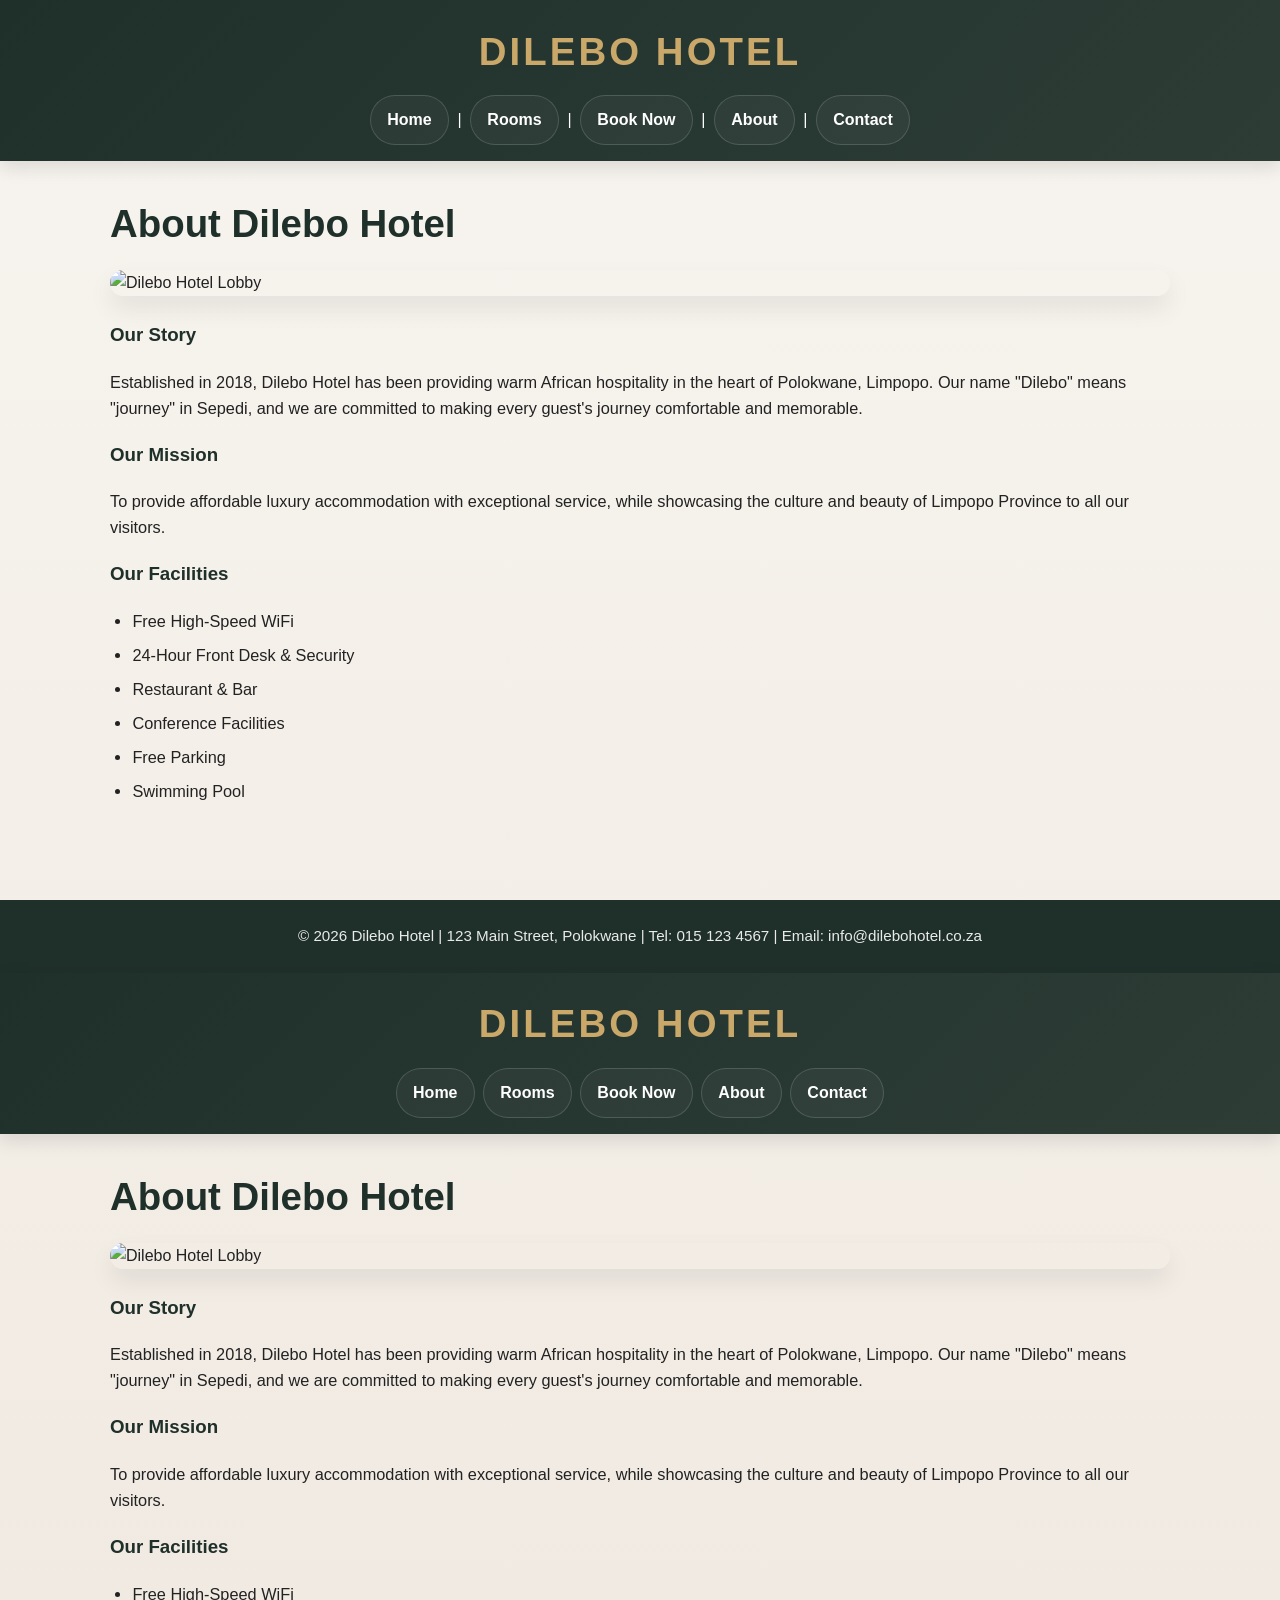
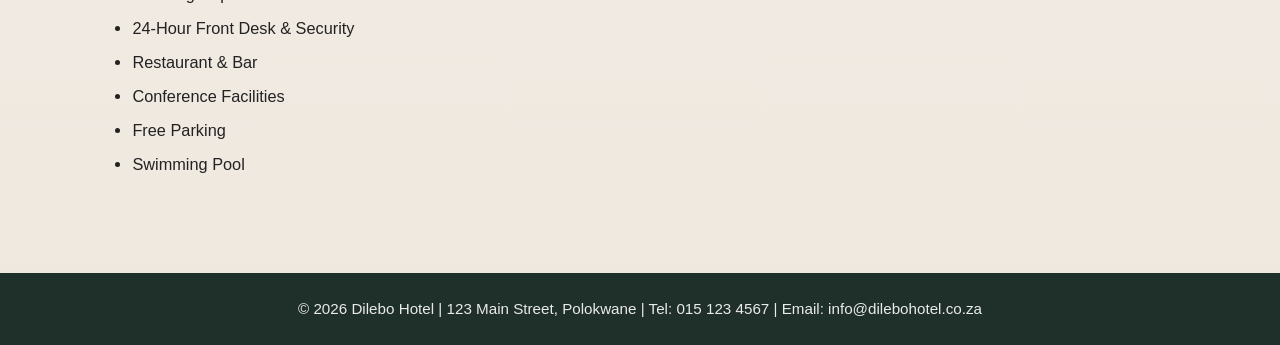
==== DILEBO-HOTEL-WEBSITES/about.html @ 87cf0d74 "Initial website upload" ====
<!DOCTYPE html>
<html lang="en">
<head>
    <meta charset="UTF-8">
    <meta name="viewport" content="width=device-width, initial-scale=1.0">
    <title>About Us - Dilebo Hotel</title>
    <link rel="stylesheet" href="style.css">
</head>
<body>
    <header>
        <h1>Dilebo Hotel</h1>
        <nav>
            <a href="index.html">Home</a> | 
            <a href="rooms.html">Rooms</a> | 
            <a href="bookings.html">Book Now</a> | 
            <a href="about.html">About</a> | 
            <a href="contact.html">Contact</a>
        </nav>
    </header>

    <main>
        <h2>About Dilebo Hotel</h2>
        <img src="images/lobby.jpg" alt="Dilebo Hotel Lobby" width="100%">
        
        <h3>Our Story</h3>
        <p>Established in 2018, Dilebo Hotel has been providing warm African hospitality in the heart of Polokwane, Limpopo. Our name "Dilebo" means "journey" in Sepedi, and we are committed to making every guest's journey comfortable and memorable.</p>

        <h3>Our Mission</h3>
        <p>To provide affordable luxury accommodation with exceptional service, while showcasing the culture and beauty of Limpopo Province to all our visitors.</p>

        <h3>Our Facilities</h3>
        <ul>
            <li>Free High-Speed WiFi</li>
            <li>24-Hour Front Desk & Security</li>
            <li>Restaurant & Bar</li>
            <li>Conference Facilities</li>
            <li>Free Parking</li>
            <li>Swimming Pool</li>
        </ul>
    </main>

    <footer>
        <p>© 2026 Dilebo Hotel | 123 Main Street, Polokwane | Tel: 015 123 4567 | Email: info@dilebohotel.co.za</p>
    </footer>
</body>
</html>
<!DOCTYPE html>
<html lang="en">
<head>
    <!-- Defines the character encoding used by the webpage -->
    <meta charset="UTF-8">

    <!-- Makes the website responsive on different devices -->
    <meta name="viewport" content="width=device-width, initial-scale=1.0">

    <!-- Sets the title displayed in the browser tab -->
    <title>About Us - Dilebo Hotel</title>

    <!-- Links this page to the external CSS stylesheet -->
    <link rel="stylesheet" href="style.css">
</head>
<body>
    <!-- Header containing the hotel name and navigation menu -->
    <header>
        <h1>Dilebo Hotel</h1>

        <!-- Navigation links to the other website pages -->
        <nav aria-label="Main navigation">
            <a href="index.html">Home</a>
            <a href="rooms.html">Rooms</a>
            <a href="bookings.html">Book Now</a>
            <a href="about.html">About</a>
            <a href="contact.html">Contact</a>
        </nav>
    </header>

    <!-- Main section containing information about the hotel -->
    <main>
        <!-- Main heading for the About page -->
        <h2>About Dilebo Hotel</h2>

        <!-- Displays an image of the hotel lobby -->
        <img src="images/lobby.jpg" alt="Dilebo Hotel Lobby" width="100%">

        <!-- Explains the history and meaning behind the hotel -->
        <h3>Our Story</h3>
        <p>
            Established in 2018, Dilebo Hotel has been providing warm African
            hospitality in the heart of Polokwane, Limpopo. Our name "Dilebo"
            means "journey" in Sepedi, and we are committed to making every
            guest's journey comfortable and memorable.
        </p>

        <!-- Describes the hotel's purpose and goals -->
        <h3>Our Mission</h3>
        <p>
            To provide affordable luxury accommodation with exceptional
            service, while showcasing the culture and beauty of Limpopo
            Province to all our visitors.
        </p>

        <!-- Lists the facilities and services available to guests -->
        <h3>Our Facilities</h3>
        <ul>
            <li>Free High-Speed WiFi</li>
            <li>24-Hour Front Desk & Security</li>
            <li>Restaurant & Bar</li>
            <li>Conference Facilities</li>
            <li>Free Parking</li>
            <li>Swimming Pool</li>
        </ul>
    </main>

    <!-- Footer containing copyright and contact information -->
    <footer>
        <p>
            © 2026 Dilebo Hotel | 123 Main Street, Polokwane |
            Tel: 015 123 4567 | Email: info@dilebohotel.co.za
        </p>
    </footer>
</body>
</html>
---- DILEBO-HOTEL-WEBSITES/style.css ----
:root {
    --bg: #f6f1ea;
    --panel: #fffdf9;
    --primary: #1f2f2a;
    --secondary: #8a6b3d;
    --accent: #c9a869;
    --text: #222222;
    --muted: #5d5d5d;
    --white: #ffffff;
    --shadow: rgba(19, 27, 24, 0.12);
}

* {
    box-sizing: border-box;
}

html {
    scroll-behavior: smooth;
}

body {
    margin: 0;
    font-family: Arial, Helvetica, sans-serif;
    background: linear-gradient(180deg, #f7f4ef 0%, #efe8df 100%);
    color: var(--text);
    line-height: 1.6;
}

a {
    color: inherit;
    text-decoration: none;
}

img {
    max-width: 100%;
    display: block;
}

header {
    background: linear-gradient(135deg, var(--primary) 0%, #2d3d36 100%);
    color: var(--white);
    padding: 1.3rem 1.5rem 1rem;
    box-shadow: 0 6px 18px var(--shadow);
}

header h1 {
    margin: 0 0 0.8rem;
    text-align: center;
    font-size: clamp(2rem, 3vw, 3rem);
    letter-spacing: 0.08em;
    text-transform: uppercase;
    color: var(--accent);
}

nav {
    display: flex;
    justify-content: center;
    align-items: center;
    flex-wrap: wrap;
    gap: 0.55rem;
}

nav a {
    display: inline-block;
    padding: 0.7rem 1rem;
    color: var(--white);
    border-radius: 999px;
    border: 1px solid rgba(255, 255, 255, 0.15);
    background: rgba(255, 255, 255, 0.04);
    transition: 0.25s ease;
    font-weight: 600;
}

nav a:hover,
nav a:focus {
    background: var(--accent);
    color: var(--primary);
    transform: translateY(-1px);
}

main {
    max-width: 1100px;
    margin: 2rem auto;
    padding: 0 1.25rem 3rem;
}

main h2,
main h3 {
    color: var(--primary);
}

main h2 {
    font-size: clamp(2rem, 3vw, 2.8rem);
    margin-top: 0;
    margin-bottom: 1rem;
}

main p,
main li,
main label {
    font-size: 1.02rem;
}

main img {
    width: 100%;
    height: auto;
    border-radius: 18px;
    margin: 1rem 0 1.5rem;
    box-shadow: 0 12px 25px rgba(0, 0, 0, 0.08);
}

main section {
    background: rgba(255, 255, 255, 0.7);
    border: 1px solid rgba(138, 107, 61, 0.2);
    border-radius: 18px;
    padding: 1.5rem;
    margin: 1.5rem 0;
    box-shadow: 0 8px 18px rgba(31, 47, 42, 0.06);
}

main ul {
    padding-left: 1.4rem;
}

main li {
    margin-bottom: 0.5rem;
}

button,
input,
select,
textarea {
    font: inherit;
}

button {
    background: linear-gradient(135deg, var(--secondary) 0%, var(--accent) 100%);
    color: var(--white);
    border: none;
    border-radius: 999px;
    padding: 0.9rem 1.6rem;
    font-weight: 700;
    cursor: pointer;
    transition: transform 0.2s ease, box-shadow 0.2s ease;
    box-shadow: 0 8px 18px rgba(138, 107, 61, 0.25);
}

button:hover,
button:focus {
    transform: translateY(-2px);
    box-shadow: 0 12px 20px rgba(138, 107, 61, 0.35);
}

form {
    max-width: 620px;
    background: var(--panel);
    border: 1px solid rgba(31, 47, 42, 0.08);
    border-radius: 18px;
    padding: 1.5rem;
    box-shadow: 0 10px 20px rgba(0, 0, 0, 0.05);
}

form label {
    display: block;
    margin-bottom: 0.4rem;
    font-weight: 700;
    color: var(--primary);
}

input,
select,
textarea {
    width: 100%;
    margin-bottom: 1rem;
    padding: 0.9rem 1rem;
    border: 1px solid rgba(31, 47, 42, 0.2);
    border-radius: 10px;
    background: var(--white);
    color: var(--text);
}

input:focus,
select:focus,
textarea:focus {
    outline: 2px solid rgba(201, 168, 105, 0.35);
    border-color: var(--accent);
}

textarea {
    min-height: 140px;
    resize: vertical;
}

footer {
    background: var(--primary);
    color: rgba(255, 255, 255, 0.9);
    padding: 1.5rem 1rem;
    text-align: center;
    font-size: 0.95rem;
}

footer p {
    margin: 0;
}

@media (max-width: 768px) {
    header {
        padding: 1rem 0.8rem;
    }

    nav {
        gap: 0.4rem;
    }

    nav a {
        padding: 0.55rem 0.7rem;
        font-size: 0.92rem;
    }

    main {
        padding: 0 0.9rem 2.5rem;
    }

    main section,
    form {
        padding: 1.1rem;
    }

    button {
        width: 100%;
    }
}
---- DILEBO-HOTEL-WEBSITES/style.css ----
:root {
    --bg: #f6f1ea;
    --panel: #fffdf9;
    --primary: #1f2f2a;
    --secondary: #8a6b3d;
    --accent: #c9a869;
    --text: #222222;
    --muted: #5d5d5d;
    --white: #ffffff;
    --shadow: rgba(19, 27, 24, 0.12);
}

* {
    box-sizing: border-box;
}

html {
    scroll-behavior: smooth;
}

body {
    margin: 0;
    font-family: Arial, Helvetica, sans-serif;
    background: linear-gradient(180deg, #f7f4ef 0%, #efe8df 100%);
    color: var(--text);
    line-height: 1.6;
}

a {
    color: inherit;
    text-decoration: none;
}

img {
    max-width: 100%;
    display: block;
}

header {
    background: linear-gradient(135deg, var(--primary) 0%, #2d3d36 100%);
    color: var(--white);
    padding: 1.3rem 1.5rem 1rem;
    box-shadow: 0 6px 18px var(--shadow);
}

header h1 {
    margin: 0 0 0.8rem;
    text-align: center;
    font-size: clamp(2rem, 3vw, 3rem);
    letter-spacing: 0.08em;
    text-transform: uppercase;
    color: var(--accent);
}

nav {
    display: flex;
    justify-content: center;
    align-items: center;
    flex-wrap: wrap;
    gap: 0.55rem;
}

nav a {
    display: inline-block;
    padding: 0.7rem 1rem;
    color: var(--white);
    border-radius: 999px;
    border: 1px solid rgba(255, 255, 255, 0.15);
    background: rgba(255, 255, 255, 0.04);
    transition: 0.25s ease;
    font-weight: 600;
}

nav a:hover,
nav a:focus {
    background: var(--accent);
    color: var(--primary);
    transform: translateY(-1px);
}

main {
    max-width: 1100px;
    margin: 2rem auto;
    padding: 0 1.25rem 3rem;
}

main h2,
main h3 {
    color: var(--primary);
}

main h2 {
    font-size: clamp(2rem, 3vw, 2.8rem);
    margin-top: 0;
    margin-bottom: 1rem;
}

main p,
main li,
main label {
    font-size: 1.02rem;
}

main img {
    width: 100%;
    height: auto;
    border-radius: 18px;
    margin: 1rem 0 1.5rem;
    box-shadow: 0 12px 25px rgba(0, 0, 0, 0.08);
}

main section {
    background: rgba(255, 255, 255, 0.7);
    border: 1px solid rgba(138, 107, 61, 0.2);
    border-radius: 18px;
    padding: 1.5rem;
    margin: 1.5rem 0;
    box-shadow: 0 8px 18px rgba(31, 47, 42, 0.06);
}

main ul {
    padding-left: 1.4rem;
}

main li {
    margin-bottom: 0.5rem;
}

button,
input,
select,
textarea {
    font: inherit;
}

button {
    background: linear-gradient(135deg, var(--secondary) 0%, var(--accent) 100%);
    color: var(--white);
    border: none;
    border-radius: 999px;
    padding: 0.9rem 1.6rem;
    font-weight: 700;
    cursor: pointer;
    transition: transform 0.2s ease, box-shadow 0.2s ease;
    box-shadow: 0 8px 18px rgba(138, 107, 61, 0.25);
}

button:hover,
button:focus {
    transform: translateY(-2px);
    box-shadow: 0 12px 20px rgba(138, 107, 61, 0.35);
}

form {
    max-width: 620px;
    background: var(--panel);
    border: 1px solid rgba(31, 47, 42, 0.08);
    border-radius: 18px;
    padding: 1.5rem;
    box-shadow: 0 10px 20px rgba(0, 0, 0, 0.05);
}

form label {
    display: block;
    margin-bottom: 0.4rem;
    font-weight: 700;
    color: var(--primary);
}

input,
select,
textarea {
    width: 100%;
    margin-bottom: 1rem;
    padding: 0.9rem 1rem;
    border: 1px solid rgba(31, 47, 42, 0.2);
    border-radius: 10px;
    background: var(--white);
    color: var(--text);
}

input:focus,
select:focus,
textarea:focus {
    outline: 2px solid rgba(201, 168, 105, 0.35);
    border-color: var(--accent);
}

textarea {
    min-height: 140px;
    resize: vertical;
}

footer {
    background: var(--primary);
    color: rgba(255, 255, 255, 0.9);
    padding: 1.5rem 1rem;
    text-align: center;
    font-size: 0.95rem;
}

footer p {
    margin: 0;
}

@media (max-width: 768px) {
    header {
        padding: 1rem 0.8rem;
    }

    nav {
        gap: 0.4rem;
    }

    nav a {
        padding: 0.55rem 0.7rem;
        font-size: 0.92rem;
    }

    main {
        padding: 0 0.9rem 2.5rem;
    }

    main section,
    form {
        padding: 1.1rem;
    }

    button {
        width: 100%;
    }
}
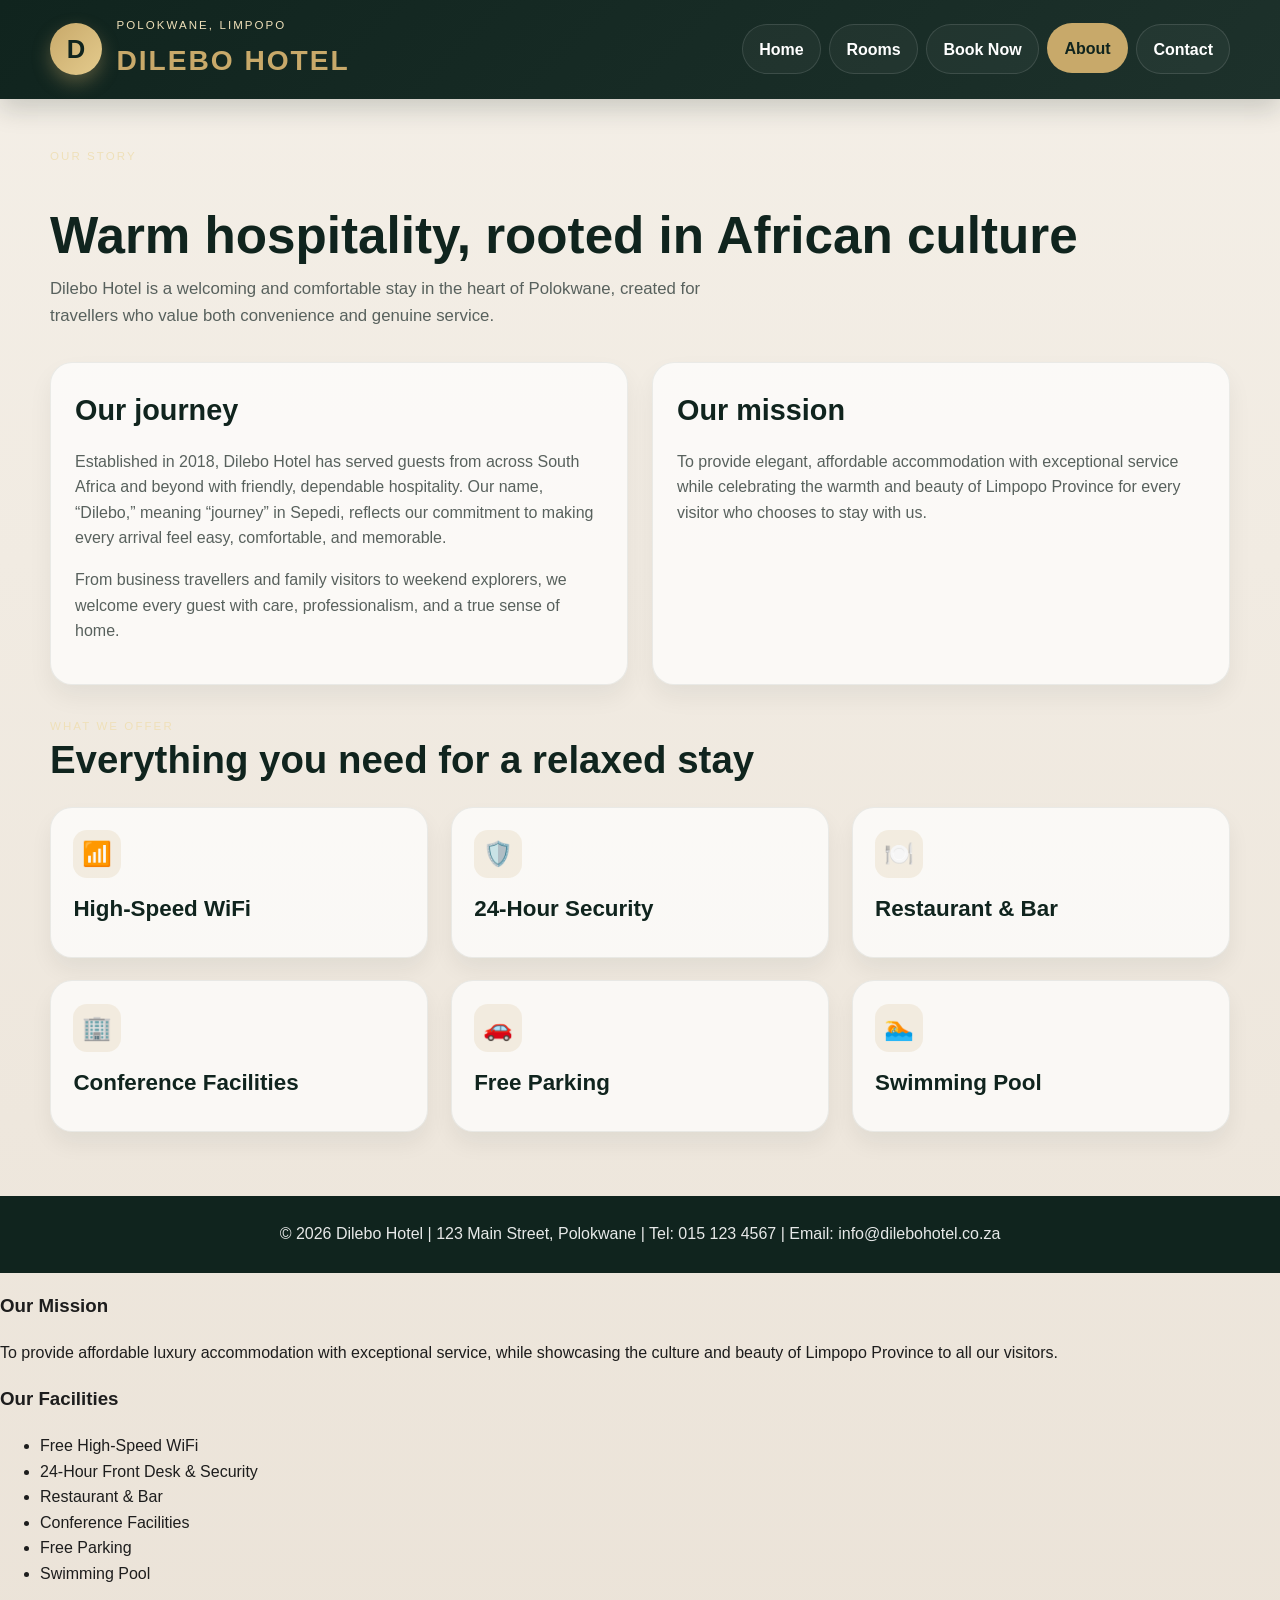
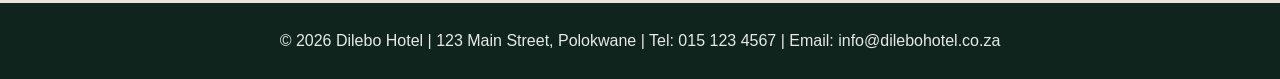
==== commit 38f4ceab: "Update hotel website with premium landing page and polished multi-page design Redesign homepage with" ====
--- a/DILEBO-HOTEL-WEBSITES/about.html
+++ b/DILEBO-HOTEL-WEBSITES/about.html
@@ -3,40 +3,89 @@
 <head>
     <meta charset="UTF-8">
     <meta name="viewport" content="width=device-width, initial-scale=1.0">
-    <title>About Us - Dilebo Hotel</title>
+    <title>About Dilebo Hotel</title>
+    <meta name="description" content="Learn more about Dilebo Hotel and the hospitality we bring to every guest in Polokwane.">
     <link rel="stylesheet" href="style.css">
 </head>
 <body>
-    <header>
-        <h1>Dilebo Hotel</h1>
-        <nav>
-            <a href="index.html">Home</a> | 
-            <a href="rooms.html">Rooms</a> | 
-            <a href="bookings.html">Book Now</a> | 
-            <a href="about.html">About</a> | 
-            <a href="contact.html">Contact</a>
-        </nav>
+    <header class="site-header">
+        <div class="container nav-wrap">
+            <div class="brand" aria-label="Dilebo Hotel brand">
+                <span class="brand-mark">D</span>
+                <div>
+                    <p class="eyebrow">Polokwane, Limpopo</p>
+                    <h1>Dilebo Hotel</h1>
+                </div>
+            </div>
+
+            <nav aria-label="Main navigation">
+                <a href="index.html">Home</a>
+                <a href="rooms.html">Rooms</a>
+                <a href="bookings.html">Book Now</a>
+                <a href="about.html" class="active">About</a>
+                <a href="contact.html">Contact</a>
+            </nav>
+        </div>
     </header>
 
-    <main>
-        <h2>About Dilebo Hotel</h2>
-        <img src="images/lobby.jpg" alt="Dilebo Hotel Lobby" width="100%">
-        
-        <h3>Our Story</h3>
-        <p>Established in 2018, Dilebo Hotel has been providing warm African hospitality in the heart of Polokwane, Limpopo. Our name "Dilebo" means "journey" in Sepedi, and we are committed to making every guest's journey comfortable and memorable.</p>
+    <main class="page-shell">
+        <section class="container page-hero">
+            <p class="eyebrow">Our story</p>
+            <h2>Warm hospitality, rooted in African culture</h2>
+            <p class="page-intro">Dilebo Hotel is a welcoming and comfortable stay in the heart of Polokwane, created for travellers who value both convenience and genuine service.</p>
+        </section>
 
-        <h3>Our Mission</h3>
-        <p>To provide affordable luxury accommodation with exceptional service, while showcasing the culture and beauty of Limpopo Province to all our visitors.</p>
+        <section class="container info-grid">
+            <div class="content-card">
+                <h3>Our journey</h3>
+                <p>Established in 2018, Dilebo Hotel has served guests from across South Africa and beyond with friendly, dependable hospitality. Our name, “Dilebo,” meaning “journey” in Sepedi, reflects our commitment to making every arrival feel easy, comfortable, and memorable.</p>
+                <p>From business travellers and family visitors to weekend explorers, we welcome every guest with care, professionalism, and a true sense of home.</p>
+            </div>
 
-        <h3>Our Facilities</h3>
-        <ul>
-            <li>Free High-Speed WiFi</li>
-            <li>24-Hour Front Desk & Security</li>
-            <li>Restaurant & Bar</li>
-            <li>Conference Facilities</li>
-            <li>Free Parking</li>
-            <li>Swimming Pool</li>
-        </ul>
+            <div class="content-card">
+                <h3>Our mission</h3>
+                <p>To provide elegant, affordable accommodation with exceptional service while celebrating the warmth and beauty of Limpopo Province for every visitor who chooses to stay with us.</p>
+            </div>
+        </section>
+
+        <section class="container facilities-list">
+            <div class="section-heading left-align">
+                <p class="eyebrow">What we offer</p>
+                <h3>Everything you need for a relaxed stay</h3>
+            </div>
+
+            <div class="feature-grid features-compact">
+                <article class="feature-card">
+                    <div class="icon">📶</div>
+                    <h4>High-Speed WiFi</h4>
+                </article>
+
+                <article class="feature-card">
+                    <div class="icon">🛡️</div>
+                    <h4>24-Hour Security</h4>
+                </article>
+
+                <article class="feature-card">
+                    <div class="icon">🍽️</div>
+                    <h4>Restaurant & Bar</h4>
+                </article>
+
+                <article class="feature-card">
+                    <div class="icon">🏢</div>
+                    <h4>Conference Facilities</h4>
+                </article>
+
+                <article class="feature-card">
+                    <div class="icon">🚗</div>
+                    <h4>Free Parking</h4>
+                </article>
+
+                <article class="feature-card">
+                    <div class="icon">🏊</div>
+                    <h4>Swimming Pool</h4>
+                </article>
+            </div>
+        </section>
     </main>
 
     <footer>
@@ -44,52 +93,6 @@
     </footer>
 </body>
 </html>
-<!DOCTYPE html>
-<html lang="en">
-<head>
-    <!-- Defines the character encoding used by the webpage -->
-    <meta charset="UTF-8">
-
-    <!-- Makes the website responsive on different devices -->
-    <meta name="viewport" content="width=device-width, initial-scale=1.0">
-
-    <!-- Sets the title displayed in the browser tab -->
-    <title>About Us - Dilebo Hotel</title>
-
-    <!-- Links this page to the external CSS stylesheet -->
-    <link rel="stylesheet" href="style.css">
-</head>
-<body>
-    <!-- Header containing the hotel name and navigation menu -->
-    <header>
-        <h1>Dilebo Hotel</h1>
-
-        <!-- Navigation links to the other website pages -->
-        <nav aria-label="Main navigation">
-            <a href="index.html">Home</a>
-            <a href="rooms.html">Rooms</a>
-            <a href="bookings.html">Book Now</a>
-            <a href="about.html">About</a>
-            <a href="contact.html">Contact</a>
-        </nav>
-    </header>
-
-    <!-- Main section containing information about the hotel -->
-    <main>
-        <!-- Main heading for the About page -->
-        <h2>About Dilebo Hotel</h2>
-
-        <!-- Displays an image of the hotel lobby -->
-        <img src="images/lobby.jpg" alt="Dilebo Hotel Lobby" width="100%">
-
-        <!-- Explains the history and meaning behind the hotel -->
-        <h3>Our Story</h3>
-        <p>
-            Established in 2018, Dilebo Hotel has been providing warm African
-            hospitality in the heart of Polokwane, Limpopo. Our name "Dilebo"
-            means "journey" in Sepedi, and we are committed to making every
-            guest's journey comfortable and memorable.
-        </p>
 
         <!-- Describes the hotel's purpose and goals -->
         <h3>Our Mission</h3>
--- a/DILEBO-HOTEL-WEBSITES/style.css
+++ b/DILEBO-HOTEL-WEBSITES/style.css
@@ -1,13 +1,16 @@
 :root {
-    --bg: #f6f1ea;
+    --bg: #f4efe7;
+    --bg-strong: #ebe3d8;
     --panel: #fffdf9;
-    --primary: #1f2f2a;
-    --secondary: #8a6b3d;
-    --accent: #c9a869;
-    --text: #222222;
-    --muted: #5d5d5d;
+    --primary: #1d312b;
+    --primary-deep: #10241e;
+    --secondary: #3f7f63;
+    --accent: #c8a96a;
+    --accent-soft: #efe0b9;
+    --text: #1d1d1d;
+    --muted: #58615d;
     --white: #ffffff;
-    --shadow: rgba(19, 27, 24, 0.12);
+    --shadow: rgba(16, 36, 30, 0.12);
 }
 
 * {
@@ -21,7 +24,7 @@
 body {
     margin: 0;
     font-family: Arial, Helvetica, sans-serif;
-    background: linear-gradient(180deg, #f7f4ef 0%, #efe8df 100%);
+    background: linear-gradient(180deg, var(--bg) 0%, var(--bg-strong) 100%);
     color: var(--text);
     line-height: 1.6;
 }
@@ -36,20 +39,59 @@
     display: block;
 }
 
-header {
-    background: linear-gradient(135deg, var(--primary) 0%, #2d3d36 100%);
+.container {
+    width: min(1180px, calc(100% - 2rem));
+    margin: 0 auto;
+}
+
+.site-header {
+    background: linear-gradient(135deg, var(--primary-deep) 0%, var(--primary) 100%);
     color: var(--white);
-    padding: 1.3rem 1.5rem 1rem;
-    box-shadow: 0 6px 18px var(--shadow);
-}
-
-header h1 {
-    margin: 0 0 0.8rem;
-    text-align: center;
-    font-size: clamp(2rem, 3vw, 3rem);
-    letter-spacing: 0.08em;
+    padding: 1rem 0;
+    box-shadow: 0 10px 24px rgba(16, 36, 30, 0.18);
+}
+
+.nav-wrap {
+    display: flex;
+    justify-content: space-between;
+    align-items: center;
+    gap: 1rem;
+}
+
+.brand {
+    display: flex;
+    align-items: center;
+    gap: 0.9rem;
+}
+
+.brand-mark {
+    display: inline-flex;
+    align-items: center;
+    justify-content: center;
+    width: 52px;
+    height: 52px;
+    border-radius: 50%;
+    background: linear-gradient(135deg, var(--accent) 0%, #e4cb8d 100%);
+    color: var(--primary-deep);
+    font-size: 1.6rem;
+    font-weight: 700;
+    box-shadow: 0 8px 18px rgba(200, 169, 106, 0.35);
+}
+
+.brand h1 {
+    margin: 0;
+    font-size: clamp(1.5rem, 2.2vw, 2.3rem);
+    color: var(--accent);
+    letter-spacing: 0.07em;
     text-transform: uppercase;
-    color: var(--accent);
+}
+
+.eyebrow {
+    margin: 0 0 0.2rem;
+    font-size: 0.72rem;
+    letter-spacing: 0.18em;
+    text-transform: uppercase;
+    color: var(--accent-soft);
 }
 
 nav {
@@ -63,170 +105,513 @@
 nav a {
     display: inline-block;
     padding: 0.7rem 1rem;
+    border-radius: 999px;
     color: var(--white);
+    border: 1px solid rgba(255, 255, 255, 0.12);
+    background: rgba(255, 255, 255, 0.04);
+    font-weight: 600;
+    transition: 0.25s ease;
+}
+
+nav a:hover,
+nav a:focus,
+nav a.active {
+    background: var(--accent);
+    border-color: transparent;
+    color: var(--primary-deep);
+    transform: translateY(-1px);
+}
+
+main {
+    overflow: hidden;
+}
+
+.hero {
+    padding: 4rem 0 2.5rem;
+}
+
+.hero-grid {
+    display: grid;
+    grid-template-columns: 1.1fr 0.9fr;
+    gap: 2.25rem;
+    align-items: center;
+}
+
+.hero-copy h2,
+.section-heading h3,
+.cta-box h3 {
+    margin: 0 0 1rem;
+    color: var(--primary-deep);
+    line-height: 1.15;
+}
+
+.hero-copy h2 {
+    font-size: clamp(2.5rem, 5vw, 4.1rem);
+}
+
+.lead {
+    margin: 0 0 1.5rem;
+    max-width: 620px;
+    font-size: 1.08rem;
+    color: var(--muted);
+}
+
+.hero-actions {
+    display: flex;
+    flex-wrap: wrap;
+    gap: 1rem;
+    margin-bottom: 1.6rem;
+}
+
+.btn {
+    display: inline-flex;
+    align-items: center;
+    justify-content: center;
+    padding: 0.95rem 1.6rem;
     border-radius: 999px;
-    border: 1px solid rgba(255, 255, 255, 0.15);
-    background: rgba(255, 255, 255, 0.04);
-    transition: 0.25s ease;
-    font-weight: 600;
-}
-
-nav a:hover,
-nav a:focus {
-    background: var(--accent);
-    color: var(--primary);
-    transform: translateY(-1px);
-}
-
-main {
-    max-width: 1100px;
-    margin: 2rem auto;
-    padding: 0 1.25rem 3rem;
-}
-
-main h2,
-main h3 {
-    color: var(--primary);
-}
-
-main h2 {
+    font-weight: 700;
+    transition: 0.2s ease;
+    border: 1px solid transparent;
+}
+
+.btn:hover,
+.btn:focus {
+    transform: translateY(-2px);
+}
+
+.btn-primary {
+    background: linear-gradient(135deg, var(--secondary) 0%, #77a288 100%);
+    color: var(--white);
+    box-shadow: 0 10px 18px rgba(63, 127, 99, 0.2);
+}
+
+.btn-secondary {
+    background: transparent;
+    border-color: rgba(29, 49, 43, 0.2);
+    color: var(--primary-deep);
+}
+
+.stats {
+    list-style: none;
+    padding: 0;
+    margin: 0;
+    display: flex;
+    flex-wrap: wrap;
+    gap: 1rem;
+}
+
+.stats li {
+    min-width: 130px;
+    background: rgba(255, 255, 255, 0.5);
+    border: 1px solid rgba(29, 49, 43, 0.08);
+    border-radius: 16px;
+    padding: 1rem;
+    box-shadow: 0 8px 18px rgba(16, 36, 30, 0.05);
+}
+
+.stats strong {
+    display: block;
+    color: var(--primary-deep);
+    font-size: 1.2rem;
+}
+
+.stats span {
+    color: var(--muted);
+    font-size: 0.88rem;
+}
+
+.hero-visual img {
+    width: 100%;
+    min-height: 420px;
+    object-fit: cover;
+    border-radius: 28px;
+    box-shadow: 0 18px 34px rgba(16, 36, 30, 0.16);
+}
+
+.section-spacing {
+    padding: 2rem 0 3rem;
+}
+
+.section-heading {
+    margin-bottom: 1.5rem;
+}
+
+.section-heading h3 {
     font-size: clamp(2rem, 3vw, 2.8rem);
+}
+
+.feature-grid,
+.room-grid {
+    display: grid;
+    grid-template-columns: repeat(3, minmax(0, 1fr));
+    gap: 1.4rem;
+}
+
+.feature-card,
+.room-card {
+    background: rgba(255, 255, 255, 0.7);
+    border: 1px solid rgba(29, 49, 43, 0.08);
+    border-radius: 22px;
+    overflow: hidden;
+    box-shadow: 0 12px 22px rgba(16, 36, 30, 0.06);
+}
+
+.feature-card {
+    padding: 1.4rem;
+}
+
+.icon {
+    display: inline-flex;
+    align-items: center;
+    justify-content: center;
+    width: 48px;
+    height: 48px;
+    border-radius: 14px;
+    background: rgba(200, 169, 106, 0.16);
+    color: var(--primary-deep);
+    font-size: 1.5rem;
+    margin-bottom: 0.8rem;
+}
+
+.feature-card h4,
+.room-content h4 {
+    margin: 0 0 0.5rem;
+    color: var(--primary-deep);
+    font-size: 1.4rem;
+}
+
+.feature-card p,
+.room-content p,
+.room-content li {
+    color: var(--muted);
+}
+
+.room-card img {
+    width: 100%;
+    height: 220px;
+    object-fit: cover;
+}
+
+.room-content {
+    padding: 1.25rem 1.25rem 1.4rem;
+}
+
+.price {
+    margin: 0 0 0.8rem;
+    color: var(--secondary);
+    font-weight: 700;
+}
+
+.room-content ul {
+    margin: 0;
+    padding-left: 1.1rem;
+}
+
+.cta-banner {
+    padding-bottom: 4rem;
+}
+
+.cta-box {
+    display: flex;
+    justify-content: space-between;
+    align-items: center;
+    gap: 1.2rem;
+    background: linear-gradient(135deg, var(--primary) 0%, #28473d 100%);
+    color: var(--white);
+    border-radius: 26px;
+    padding: 2rem 2.2rem;
+    box-shadow: 0 18px 26px rgba(16, 36, 30, 0.14);
+}
+
+.cta-box .eyebrow {
+    color: var(--accent-soft);
+}
+
+.cta-box h3 {
+    color: var(--white);
+    font-size: clamp(1.8rem, 3vw, 2.5rem);
+}
+
+footer {
+    background: var(--primary-deep);
+    color: rgba(255, 255, 255, 0.9);
+    padding: 1.6rem 1rem;
+    text-align: center;
+}
+
+footer p {
+    margin: 0;
+}
+
+@media (max-width: 900px) {
+    .hero-grid,
+    .feature-grid,
+    .room-grid {
+        grid-template-columns: 1fr;
+    }
+
+    .cta-box {
+        flex-direction: column;
+        align-items: flex-start;
+    }
+}
+
+@media (max-width: 680px) {
+    .nav-wrap {
+        flex-direction: column;
+        align-items: flex-start;
+    }
+
+    .brand {
+        align-items: flex-start;
+    }
+
+    nav {
+        justify-content: flex-start;
+    }
+
+    .hero {
+        padding-top: 3rem;
+    }
+
+    .hero-actions {
+        flex-direction: column;
+    }
+
+    .btn {
+        width: 100%;
+    }
+}
+
+.page-shell {
+    padding: 3rem 0 4rem;
+}
+
+.page-hero {
+    margin-bottom: 2rem;
+}
+
+.page-hero h2,
+.page-hero .eyebrow,
+.booking-page-header h2,
+.booking-page-header .eyebrow {
+    margin-left: 0;
+}
+
+.page-hero h2,
+.booking-page-header h2 {
+    font-size: clamp(2.2rem, 4vw, 3.3rem);
+    line-height: 1.1;
+    color: var(--primary-deep);
+    margin-bottom: 0.75rem;
+}
+
+.page-intro {
+    max-width: 700px;
+    margin: 0;
+    color: var(--muted);
+    font-size: 1.05rem;
+}
+
+.info-grid,
+.contact-layout {
+    display: grid;
+    grid-template-columns: 1fr 1fr;
+    gap: 1.5rem;
+    margin-bottom: 2rem;
+}
+
+.content-card,
+.info-panel,
+.booking-form,
+.map-block {
+    background: rgba(255, 255, 255, 0.7);
+    border: 1px solid rgba(29, 49, 43, 0.08);
+    border-radius: 22px;
+    padding: 1.5rem;
+    box-shadow: 0 12px 24px rgba(16, 36, 30, 0.06);
+}
+
+.content-card h3,
+.info-panel h3,
+.map-block h3 {
     margin-top: 0;
-    margin-bottom: 1rem;
-}
-
-main p,
-main li,
-main label {
-    font-size: 1.02rem;
-}
-
-main img {
+    margin-bottom: 0.8rem;
+    color: var(--primary-deep);
+    font-size: 1.8rem;
+}
+
+.content-card p,
+.info-panel p,
+.contact-details p {
+    color: var(--muted);
+}
+
+.feature-grid.features-compact {
+    grid-template-columns: repeat(3, minmax(0, 1fr));
+}
+
+.left-align {
+    text-align: left;
+}
+
+.room-detail-grid {
+    display: grid;
+    grid-template-columns: repeat(3, minmax(0, 1fr));
+    gap: 1.4rem;
+    margin-bottom: 2rem;
+}
+
+.room-detail-card {
+    background: rgba(255, 255, 255, 0.75);
+    border: 1px solid rgba(29, 49, 43, 0.08);
+    border-radius: 22px;
+    overflow: hidden;
+    box-shadow: 0 12px 22px rgba(16, 36, 30, 0.06);
+}
+
+.room-detail-card img {
     width: 100%;
-    height: auto;
-    border-radius: 18px;
-    margin: 1rem 0 1.5rem;
-    box-shadow: 0 12px 25px rgba(0, 0, 0, 0.08);
-}
-
-main section {
-    background: rgba(255, 255, 255, 0.7);
-    border: 1px solid rgba(138, 107, 61, 0.2);
-    border-radius: 18px;
-    padding: 1.5rem;
-    margin: 1.5rem 0;
-    box-shadow: 0 8px 18px rgba(31, 47, 42, 0.06);
-}
-
-main ul {
-    padding-left: 1.4rem;
-}
-
-main li {
+    height: 230px;
+    object-fit: cover;
+}
+
+.room-detail-content {
+    padding: 1.3rem 1.3rem 1.5rem;
+}
+
+.room-detail-content h3 {
+    margin-top: 0;
     margin-bottom: 0.5rem;
-}
-
-button,
-input,
-select,
-textarea {
-    font: inherit;
-}
-
-button {
-    background: linear-gradient(135deg, var(--secondary) 0%, var(--accent) 100%);
+    color: var(--primary-deep);
+    font-size: 1.6rem;
+}
+
+.price {
+    margin: 0 0 0.8rem;
+    color: var(--secondary);
+    font-weight: 700;
+}
+
+.feature-list {
+    margin: 0 0 1rem;
+    padding-left: 1.2rem;
+    color: var(--muted);
+}
+
+.feature-list li {
+    margin-bottom: 0.5rem;
+}
+
+.booking-cta-box,
+.cta-box {
+    display: flex;
+    justify-content: space-between;
+    align-items: center;
+    gap: 1rem;
+    background: linear-gradient(135deg, var(--primary) 0%, #27453d 100%);
     color: var(--white);
-    border: none;
-    border-radius: 999px;
-    padding: 0.9rem 1.6rem;
-    font-weight: 700;
-    cursor: pointer;
-    transition: transform 0.2s ease, box-shadow 0.2s ease;
-    box-shadow: 0 8px 18px rgba(138, 107, 61, 0.25);
-}
-
-button:hover,
-button:focus {
-    transform: translateY(-2px);
-    box-shadow: 0 12px 20px rgba(138, 107, 61, 0.35);
-}
-
-form {
-    max-width: 620px;
-    background: var(--panel);
-    border: 1px solid rgba(31, 47, 42, 0.08);
-    border-radius: 18px;
-    padding: 1.5rem;
-    box-shadow: 0 10px 20px rgba(0, 0, 0, 0.05);
-}
-
-form label {
+    border-radius: 26px;
+    padding: 2rem 2.2rem;
+    box-shadow: 0 18px 26px rgba(16, 36, 30, 0.14);
+}
+
+.booking-cta-box .eyebrow,
+.cta-box .eyebrow {
+    color: var(--accent-soft);
+}
+
+.booking-cta-box h3,
+.cta-box h3 {
+    margin: 0;
+    font-size: clamp(1.8rem, 3vw, 2.4rem);
+    color: var(--white);
+}
+
+.booking-layout {
+    display: grid;
+    grid-template-columns: 1.3fr 0.7fr;
+    gap: 1.5rem;
+    margin-bottom: 2rem;
+}
+
+.booking-form {
+    max-width: none;
+}
+
+.field-grid {
+    display: grid;
+    grid-template-columns: repeat(2, minmax(0, 1fr));
+    gap: 1rem;
+}
+
+.single-column {
+    grid-template-columns: 1fr;
+}
+
+.booking-form label,
+.contact-form label {
     display: block;
     margin-bottom: 0.4rem;
+    color: var(--primary);
     font-weight: 700;
-    color: var(--primary);
-}
-
-input,
-select,
-textarea {
+}
+
+.booking-form input,
+.booking-form select,
+.booking-form textarea,
+.contact-form input,
+.contact-form textarea {
     width: 100%;
-    margin-bottom: 1rem;
+    margin: 0 0 0.5rem;
     padding: 0.9rem 1rem;
-    border: 1px solid rgba(31, 47, 42, 0.2);
-    border-radius: 10px;
+    border: 1px solid rgba(29, 49, 43, 0.2);
+    border-radius: 12px;
     background: var(--white);
     color: var(--text);
 }
 
-input:focus,
-select:focus,
-textarea:focus {
-    outline: 2px solid rgba(201, 168, 105, 0.35);
-    border-color: var(--accent);
-}
-
-textarea {
-    min-height: 140px;
+.booking-form textarea,
+.contact-form textarea {
+    min-height: 160px;
     resize: vertical;
 }
 
-footer {
-    background: var(--primary);
-    color: rgba(255, 255, 255, 0.9);
-    padding: 1.5rem 1rem;
-    text-align: center;
-    font-size: 0.95rem;
-}
-
-footer p {
-    margin: 0;
-}
-
-@media (max-width: 768px) {
-    header {
-        padding: 1rem 0.8rem;
-    }
-
-    nav {
-        gap: 0.4rem;
-    }
-
-    nav a {
-        padding: 0.55rem 0.7rem;
-        font-size: 0.92rem;
-    }
-
-    main {
-        padding: 0 0.9rem 2.5rem;
-    }
-
-    main section,
-    form {
-        padding: 1.1rem;
-    }
-
-    button {
-        width: 100%;
-    }
-}
+.booking-submit {
+    margin-top: 1rem;
+}
+
+.contact-quick {
+    margin-top: 1rem;
+    color: var(--primary-deep);
+    font-weight: 700;
+}
+
+.map-block {
+    margin-top: 1rem;
+}
+
+@media (max-width: 900px) {
+    .info-grid,
+    .contact-layout,
+    .booking-layout,
+    .room-detail-grid,
+    .feature-grid.features-compact {
+        grid-template-columns: 1fr;
+    }
+
+    .booking-cta-box {
+        flex-direction: column;
+        align-items: flex-start;
+    }
+}
+
+@media (max-width: 640px) {
+    .field-grid {
+        grid-template-columns: 1fr;
+    }
+
+    .page-shell {
+        padding-top: 2rem;
+    }
+}
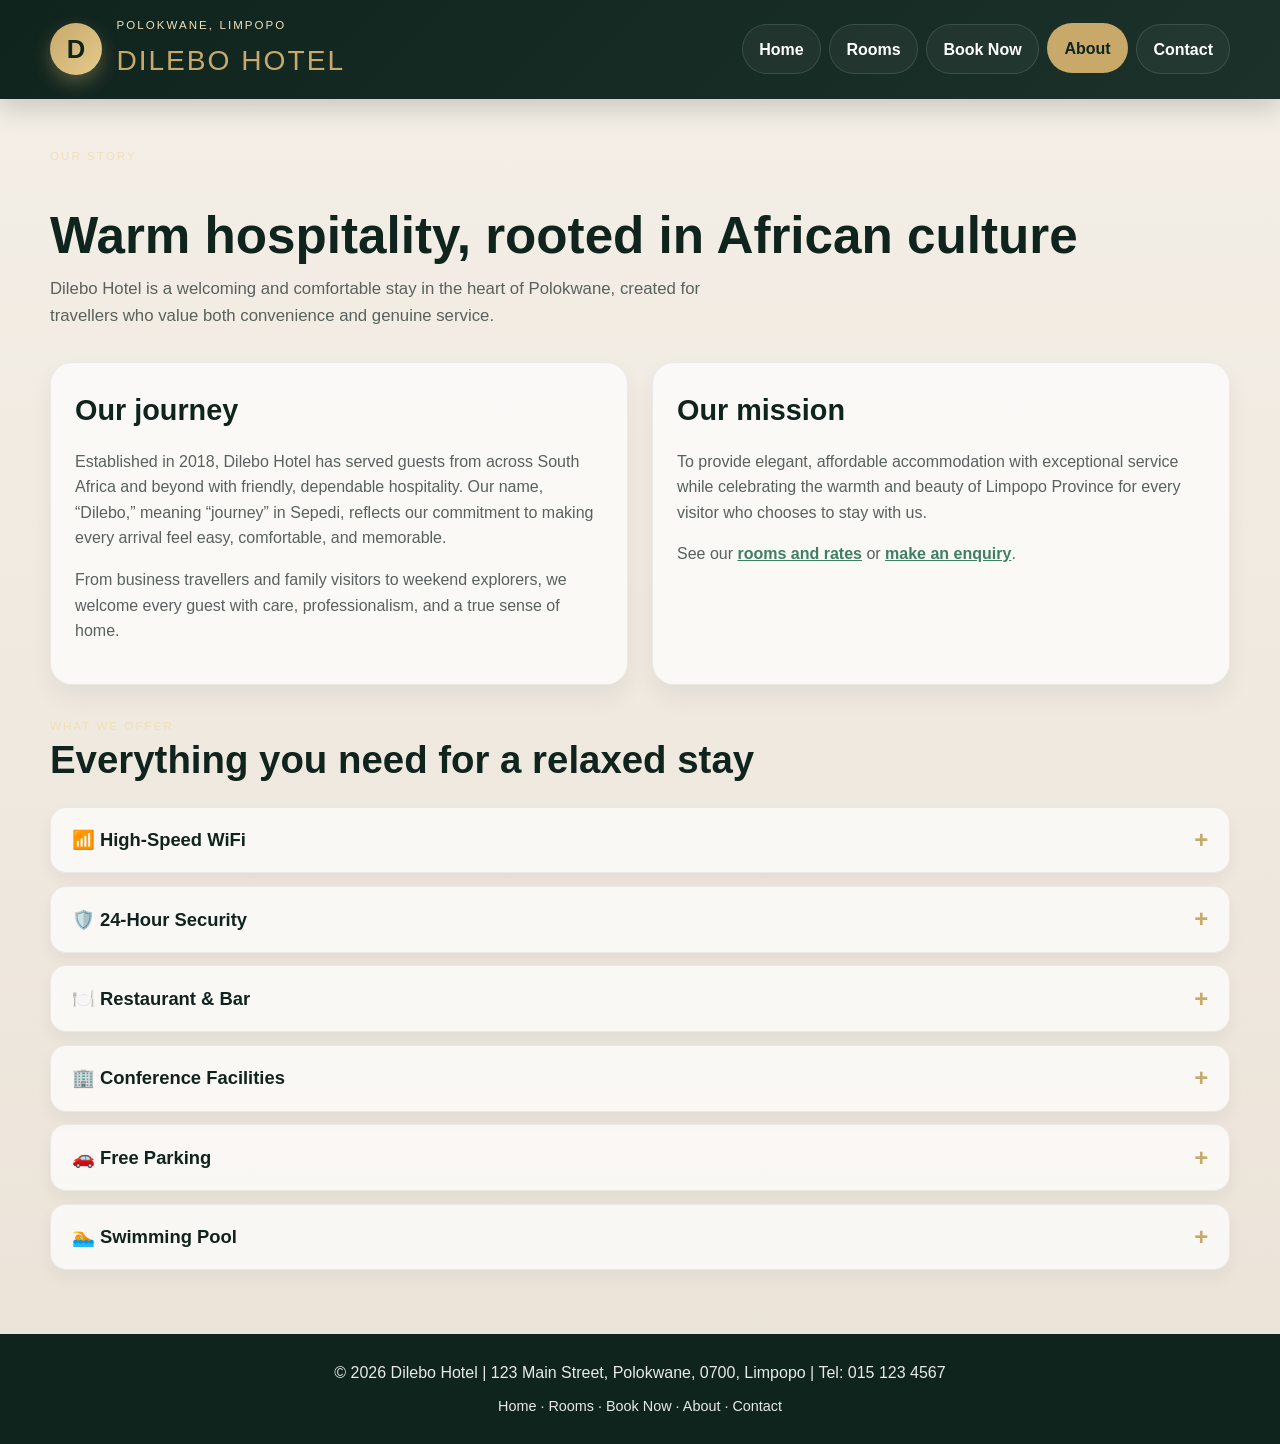
==== commit ab0679a4: "WEDE5020 Part 3 Final - complete JS SEO forms map - ST10533132 VIRGINIA DILEBE" ====
--- a/DILEBO-HOTEL-WEBSITES/about.html
+++ b/DILEBO-HOTEL-WEBSITES/about.html
@@ -3,8 +3,9 @@
 <head>
     <meta charset="UTF-8">
     <meta name="viewport" content="width=device-width, initial-scale=1.0">
-    <title>About Dilebo Hotel</title>
-    <meta name="description" content="Learn more about Dilebo Hotel and the hospitality we bring to every guest in Polokwane.">
+    <title>Dilebo Hotel | About - Polokwane</title>
+    <meta name="description" content="Dilebo Hotel Polokwane affordable luxury from R650">
+    <meta name="keywords" content="hotel Polokwane, Limpopo accommodation, Dilebo Hotel">
     <link rel="stylesheet" href="style.css">
 </head>
 <body>
@@ -14,7 +15,7 @@
                 <span class="brand-mark">D</span>
                 <div>
                     <p class="eyebrow">Polokwane, Limpopo</p>
-                    <h1>Dilebo Hotel</h1>
+                    <p class="brand-name">Dilebo Hotel</p>
                 </div>
             </div>
 
@@ -22,104 +23,92 @@
                 <a href="index.html">Home</a>
                 <a href="rooms.html">Rooms</a>
                 <a href="bookings.html">Book Now</a>
-                <a href="about.html" class="active">About</a>
+                <a href="about.html" class="active" aria-current="page">About</a>
                 <a href="contact.html">Contact</a>
             </nav>
         </div>
     </header>
 
     <main class="page-shell">
-        <section class="container page-hero">
+        <section class="container page-hero fade-in">
             <p class="eyebrow">Our story</p>
-            <h2>Warm hospitality, rooted in African culture</h2>
+            <h1>Warm hospitality, rooted in African culture</h1>
             <p class="page-intro">Dilebo Hotel is a welcoming and comfortable stay in the heart of Polokwane, created for travellers who value both convenience and genuine service.</p>
         </section>
 
         <section class="container info-grid">
             <div class="content-card">
-                <h3>Our journey</h3>
+                <h2>Our journey</h2>
                 <p>Established in 2018, Dilebo Hotel has served guests from across South Africa and beyond with friendly, dependable hospitality. Our name, “Dilebo,” meaning “journey” in Sepedi, reflects our commitment to making every arrival feel easy, comfortable, and memorable.</p>
                 <p>From business travellers and family visitors to weekend explorers, we welcome every guest with care, professionalism, and a true sense of home.</p>
             </div>
 
             <div class="content-card">
-                <h3>Our mission</h3>
+                <h2>Our mission</h2>
                 <p>To provide elegant, affordable accommodation with exceptional service while celebrating the warmth and beauty of Limpopo Province for every visitor who chooses to stay with us.</p>
+                <p>See our <a class="text-link" href="rooms.html">rooms and rates</a> or <a class="text-link" href="bookings.html">make an enquiry</a>.</p>
             </div>
         </section>
 
         <section class="container facilities-list">
             <div class="section-heading left-align">
                 <p class="eyebrow">What we offer</p>
-                <h3>Everything you need for a relaxed stay</h3>
+                <h2>Everything you need for a relaxed stay</h2>
             </div>
 
-            <div class="feature-grid features-compact">
-                <article class="feature-card">
-                    <div class="icon">📶</div>
-                    <h4>High-Speed WiFi</h4>
-                </article>
+            <div class="accordion">
+                <div class="accordion-item">
+                    <h3><button class="accordion-header" type="button" aria-expanded="false" aria-controls="panel-wifi" id="acc-wifi">📶 High-Speed WiFi</button></h3>
+                    <div class="accordion-panel" id="panel-wifi" role="region" aria-labelledby="acc-wifi" hidden>
+                        <p>Free, reliable WiFi throughout the hotel for work, streaming, and staying in touch.</p>
+                    </div>
+                </div>
 
-                <article class="feature-card">
-                    <div class="icon">🛡️</div>
-                    <h4>24-Hour Security</h4>
-                </article>
+                <div class="accordion-item">
+                    <h3><button class="accordion-header" type="button" aria-expanded="false" aria-controls="panel-security" id="acc-security">🛡️ 24-Hour Security</button></h3>
+                    <div class="accordion-panel" id="panel-security" role="region" aria-labelledby="acc-security" hidden>
+                        <p>Our front desk and security team are on duty day and night for your safety and peace of mind.</p>
+                    </div>
+                </div>
 
-                <article class="feature-card">
-                    <div class="icon">🍽️</div>
-                    <h4>Restaurant & Bar</h4>
-                </article>
+                <div class="accordion-item">
+                    <h3><button class="accordion-header" type="button" aria-expanded="false" aria-controls="panel-restaurant" id="acc-restaurant">🍽️ Restaurant &amp; Bar</button></h3>
+                    <div class="accordion-panel" id="panel-restaurant" role="region" aria-labelledby="acc-restaurant" hidden>
+                        <p>Enjoy meals with local flavours, plus a relaxed bar for evening drinks.</p>
+                    </div>
+                </div>
 
-                <article class="feature-card">
-                    <div class="icon">🏢</div>
-                    <h4>Conference Facilities</h4>
-                </article>
+                <div class="accordion-item">
+                    <h3><button class="accordion-header" type="button" aria-expanded="false" aria-controls="panel-conference" id="acc-conference">🏢 Conference Facilities</button></h3>
+                    <div class="accordion-panel" id="panel-conference" role="region" aria-labelledby="acc-conference" hidden>
+                        <p>Meeting spaces suited to business events, workshops, and team gatherings.</p>
+                    </div>
+                </div>
 
-                <article class="feature-card">
-                    <div class="icon">🚗</div>
-                    <h4>Free Parking</h4>
-                </article>
+                <div class="accordion-item">
+                    <h3><button class="accordion-header" type="button" aria-expanded="false" aria-controls="panel-parking" id="acc-parking">🚗 Free Parking</button></h3>
+                    <div class="accordion-panel" id="panel-parking" role="region" aria-labelledby="acc-parking" hidden>
+                        <p>Secure on-site parking is free for all guests.</p>
+                    </div>
+                </div>
 
-                <article class="feature-card">
-                    <div class="icon">🏊</div>
-                    <h4>Swimming Pool</h4>
-                </article>
+                <div class="accordion-item">
+                    <h3><button class="accordion-header" type="button" aria-expanded="false" aria-controls="panel-pool" id="acc-pool">🏊 Swimming Pool</button></h3>
+                    <div class="accordion-panel" id="panel-pool" role="region" aria-labelledby="acc-pool" hidden>
+                        <p>Cool off in our pool, perfect after a day of exploring Polokwane.</p>
+                    </div>
+                </div>
             </div>
         </section>
     </main>
 
     <footer>
-        <p>© 2026 Dilebo Hotel | 123 Main Street, Polokwane | Tel: 015 123 4567 | Email: info@dilebohotel.co.za</p>
-    </footer>
-</body>
-</html>
-
-        <!-- Describes the hotel's purpose and goals -->
-        <h3>Our Mission</h3>
-        <p>
-            To provide affordable luxury accommodation with exceptional
-            service, while showcasing the culture and beauty of Limpopo
-            Province to all our visitors.
-        </p>
-
-        <!-- Lists the facilities and services available to guests -->
-        <h3>Our Facilities</h3>
-        <ul>
-            <li>Free High-Speed WiFi</li>
-            <li>24-Hour Front Desk & Security</li>
-            <li>Restaurant & Bar</li>
-            <li>Conference Facilities</li>
-            <li>Free Parking</li>
-            <li>Swimming Pool</li>
-        </ul>
-    </main>
-
-    <!-- Footer containing copyright and contact information -->
-    <footer>
-        <p>
-            © 2026 Dilebo Hotel | 123 Main Street, Polokwane |
-            Tel: 015 123 4567 | Email: info@dilebohotel.co.za
+        <p>© 2026 Dilebo Hotel | 123 Main Street, Polokwane, 0700, Limpopo | Tel: 015 123 4567</p>
+        <p class="footer-links">
+            <a href="index.html">Home</a> · <a href="rooms.html">Rooms</a> · <a href="bookings.html">Book Now</a> · <a href="about.html">About</a> · <a href="contact.html">Contact</a>
         </p>
     </footer>
+
+    <script src="script.js"></script>
 </body>
 </html>
--- a/DILEBO-HOTEL-WEBSITES/style.css
+++ b/DILEBO-HOTEL-WEBSITES/style.css
@@ -78,7 +78,7 @@
     box-shadow: 0 8px 18px rgba(200, 169, 106, 0.35);
 }
 
-.brand h1 {
+.brand-name {
     margin: 0;
     font-size: clamp(1.5rem, 2.2vw, 2.3rem);
     color: var(--accent);
@@ -137,15 +137,15 @@
     align-items: center;
 }
 
-.hero-copy h2,
-.section-heading h3,
-.cta-box h3 {
+.hero-copy h1,
+.section-heading h2,
+.cta-box h2 {
     margin: 0 0 1rem;
     color: var(--primary-deep);
     line-height: 1.15;
 }
 
-.hero-copy h2 {
+.hero-copy h1 {
     font-size: clamp(2.5rem, 5vw, 4.1rem);
 }
 
@@ -236,7 +236,7 @@
     margin-bottom: 1.5rem;
 }
 
-.section-heading h3 {
+.section-heading h2 {
     font-size: clamp(2rem, 3vw, 2.8rem);
 }
 
@@ -273,8 +273,8 @@
     margin-bottom: 0.8rem;
 }
 
-.feature-card h4,
-.room-content h4 {
+.feature-card h3,
+.room-content h3 {
     margin: 0 0 0.5rem;
     color: var(--primary-deep);
     font-size: 1.4rem;
@@ -327,7 +327,7 @@
     color: var(--accent-soft);
 }
 
-.cta-box h3 {
+.cta-box h2 {
     color: var(--white);
     font-size: clamp(1.8rem, 3vw, 2.5rem);
 }
@@ -391,15 +391,15 @@
     margin-bottom: 2rem;
 }
 
-.page-hero h2,
+.page-hero h1,
 .page-hero .eyebrow,
-.booking-page-header h2,
+.booking-page-header h1,
 .booking-page-header .eyebrow {
     margin-left: 0;
 }
 
-.page-hero h2,
-.booking-page-header h2 {
+.page-hero h1,
+.booking-page-header h1 {
     font-size: clamp(2.2rem, 4vw, 3.3rem);
     line-height: 1.1;
     color: var(--primary-deep);
@@ -432,9 +432,9 @@
     box-shadow: 0 12px 24px rgba(16, 36, 30, 0.06);
 }
 
-.content-card h3,
-.info-panel h3,
-.map-block h3 {
+.content-card h2,
+.info-panel h2,
+.map-block h2 {
     margin-top: 0;
     margin-bottom: 0.8rem;
     color: var(--primary-deep);
@@ -521,8 +521,8 @@
     color: var(--accent-soft);
 }
 
-.booking-cta-box h3,
-.cta-box h3 {
+.booking-cta-box h2,
+.cta-box h2 {
     margin: 0;
     font-size: clamp(1.8rem, 3vw, 2.4rem);
     color: var(--white);
@@ -615,3 +615,263 @@
         padding-top: 2rem;
     }
 }
+
+/* Part 3: shared additions */
+h2.form-title {
+    margin: 0 0 1rem;
+    color: var(--primary-deep);
+    font-size: 1.8rem;
+}
+
+.text-link {
+    color: var(--secondary);
+    font-weight: 700;
+    text-decoration: underline;
+}
+
+.footer-links {
+    margin-top: 0.6rem;
+    font-size: 0.9rem;
+}
+
+.footer-links a:hover,
+.footer-links a:focus {
+    color: var(--accent);
+}
+
+.error {
+    display: block;
+    min-height: 1.1rem;
+    margin-bottom: 0.4rem;
+    color: #b3261e;
+    font-size: 0.85rem;
+    font-weight: 600;
+}
+
+.booking-form input.invalid,
+.booking-form select.invalid,
+.booking-form textarea.invalid {
+    border-color: #b3261e;
+}
+
+.booking-form select {
+    appearance: auto;
+}
+
+/* Fade-in animation (only when JS is available) */
+.js .fade-in {
+    opacity: 0;
+    transform: translateY(24px);
+    transition: opacity 0.9s ease, transform 0.9s ease;
+}
+
+.js .fade-in.visible {
+    opacity: 1;
+    transform: none;
+}
+
+.js .fade-delay {
+    transition-delay: 0.25s;
+}
+
+@media (prefers-reduced-motion: reduce) {
+    .js .fade-in {
+        transition: none;
+        opacity: 1;
+        transform: none;
+    }
+}
+
+/* Room search */
+.room-search {
+    margin-bottom: 1.5rem;
+}
+
+.room-search h2,
+.gallery-section h2 {
+    margin: 0 0 0.8rem;
+    color: var(--primary-deep);
+    font-size: 1.8rem;
+}
+
+.room-search label {
+    display: block;
+    margin-bottom: 0.4rem;
+    color: var(--primary);
+    font-weight: 700;
+}
+
+.room-search input {
+    width: 100%;
+    max-width: 420px;
+    padding: 0.9rem 1rem;
+    border: 1px solid rgba(29, 49, 43, 0.2);
+    border-radius: 12px;
+    background: var(--white);
+}
+
+.no-results {
+    color: #b3261e;
+    font-weight: 600;
+}
+
+/* Gallery + lightbox */
+.gallery-section {
+    margin-bottom: 2rem;
+}
+
+.gallery-grid {
+    display: grid;
+    grid-template-columns: repeat(3, minmax(0, 1fr));
+    gap: 1.2rem;
+    margin-top: 1rem;
+}
+
+.gallery-grid img {
+    width: 100%;
+    height: 220px;
+    object-fit: cover;
+    border-radius: 18px;
+}
+
+.gallery-img {
+    cursor: zoom-in;
+    transition: transform 0.25s ease, box-shadow 0.25s ease;
+}
+
+.gallery-img:hover,
+.gallery-img:focus {
+    transform: scale(1.02);
+    box-shadow: 0 10px 22px rgba(16, 36, 30, 0.25);
+}
+
+.lightbox {
+    position: fixed;
+    inset: 0;
+    z-index: 1000;
+    display: none;
+    align-items: center;
+    justify-content: center;
+    flex-direction: column;
+    gap: 0.8rem;
+    padding: 1.5rem;
+    background: rgba(16, 36, 30, 0.9);
+}
+
+.lightbox.open {
+    display: flex;
+    animation: lightbox-fade 0.25s ease;
+}
+
+.lightbox img {
+    max-width: min(92vw, 1100px);
+    max-height: 80vh;
+    border-radius: 14px;
+    box-shadow: 0 20px 40px rgba(0, 0, 0, 0.4);
+}
+
+.lightbox-caption {
+    margin: 0;
+    color: var(--accent-soft);
+}
+
+.lightbox-close {
+    position: absolute;
+    top: 1rem;
+    right: 1.2rem;
+    width: 44px;
+    height: 44px;
+    border: 0;
+    border-radius: 50%;
+    background: var(--accent);
+    color: var(--primary-deep);
+    font-size: 1.6rem;
+    font-weight: 700;
+    cursor: pointer;
+}
+
+@keyframes lightbox-fade {
+    from { opacity: 0; }
+    to { opacity: 1; }
+}
+
+/* Accordion */
+.accordion {
+    display: grid;
+    gap: 0.8rem;
+}
+
+.accordion-item {
+    background: rgba(255, 255, 255, 0.7);
+    border: 1px solid rgba(29, 49, 43, 0.08);
+    border-radius: 16px;
+    overflow: hidden;
+    box-shadow: 0 8px 16px rgba(16, 36, 30, 0.05);
+}
+
+.accordion-item h3 {
+    margin: 0;
+}
+
+.accordion-header {
+    display: flex;
+    justify-content: space-between;
+    align-items: center;
+    width: 100%;
+    padding: 1.1rem 1.3rem;
+    border: 0;
+    background: transparent;
+    color: var(--primary-deep);
+    font: inherit;
+    font-size: 1.15rem;
+    font-weight: 700;
+    text-align: left;
+    cursor: pointer;
+}
+
+.accordion-header::after {
+    content: "+";
+    color: var(--accent);
+    font-size: 1.5rem;
+    line-height: 1;
+}
+
+.accordion-header[aria-expanded="true"] {
+    background: rgba(200, 169, 106, 0.16);
+}
+
+.accordion-header[aria-expanded="true"]::after {
+    content: "\2212";
+}
+
+.accordion-header:hover,
+.accordion-header:focus-visible {
+    background: rgba(200, 169, 106, 0.22);
+}
+
+.accordion-panel {
+    padding: 0 1.3rem 1.1rem;
+    color: var(--muted);
+}
+
+.accordion-panel p {
+    margin: 0.6rem 0 0;
+}
+
+.accordion-panel:not([hidden]) {
+    animation: lightbox-fade 0.3s ease;
+}
+
+/* Leaflet map */
+.map,
+#map {
+    height: 350px;
+    border-radius: 18px;
+    overflow: hidden;
+}
+
+@media (max-width: 900px) {
+    .gallery-grid {
+        grid-template-columns: 1fr;
+    }
+}
